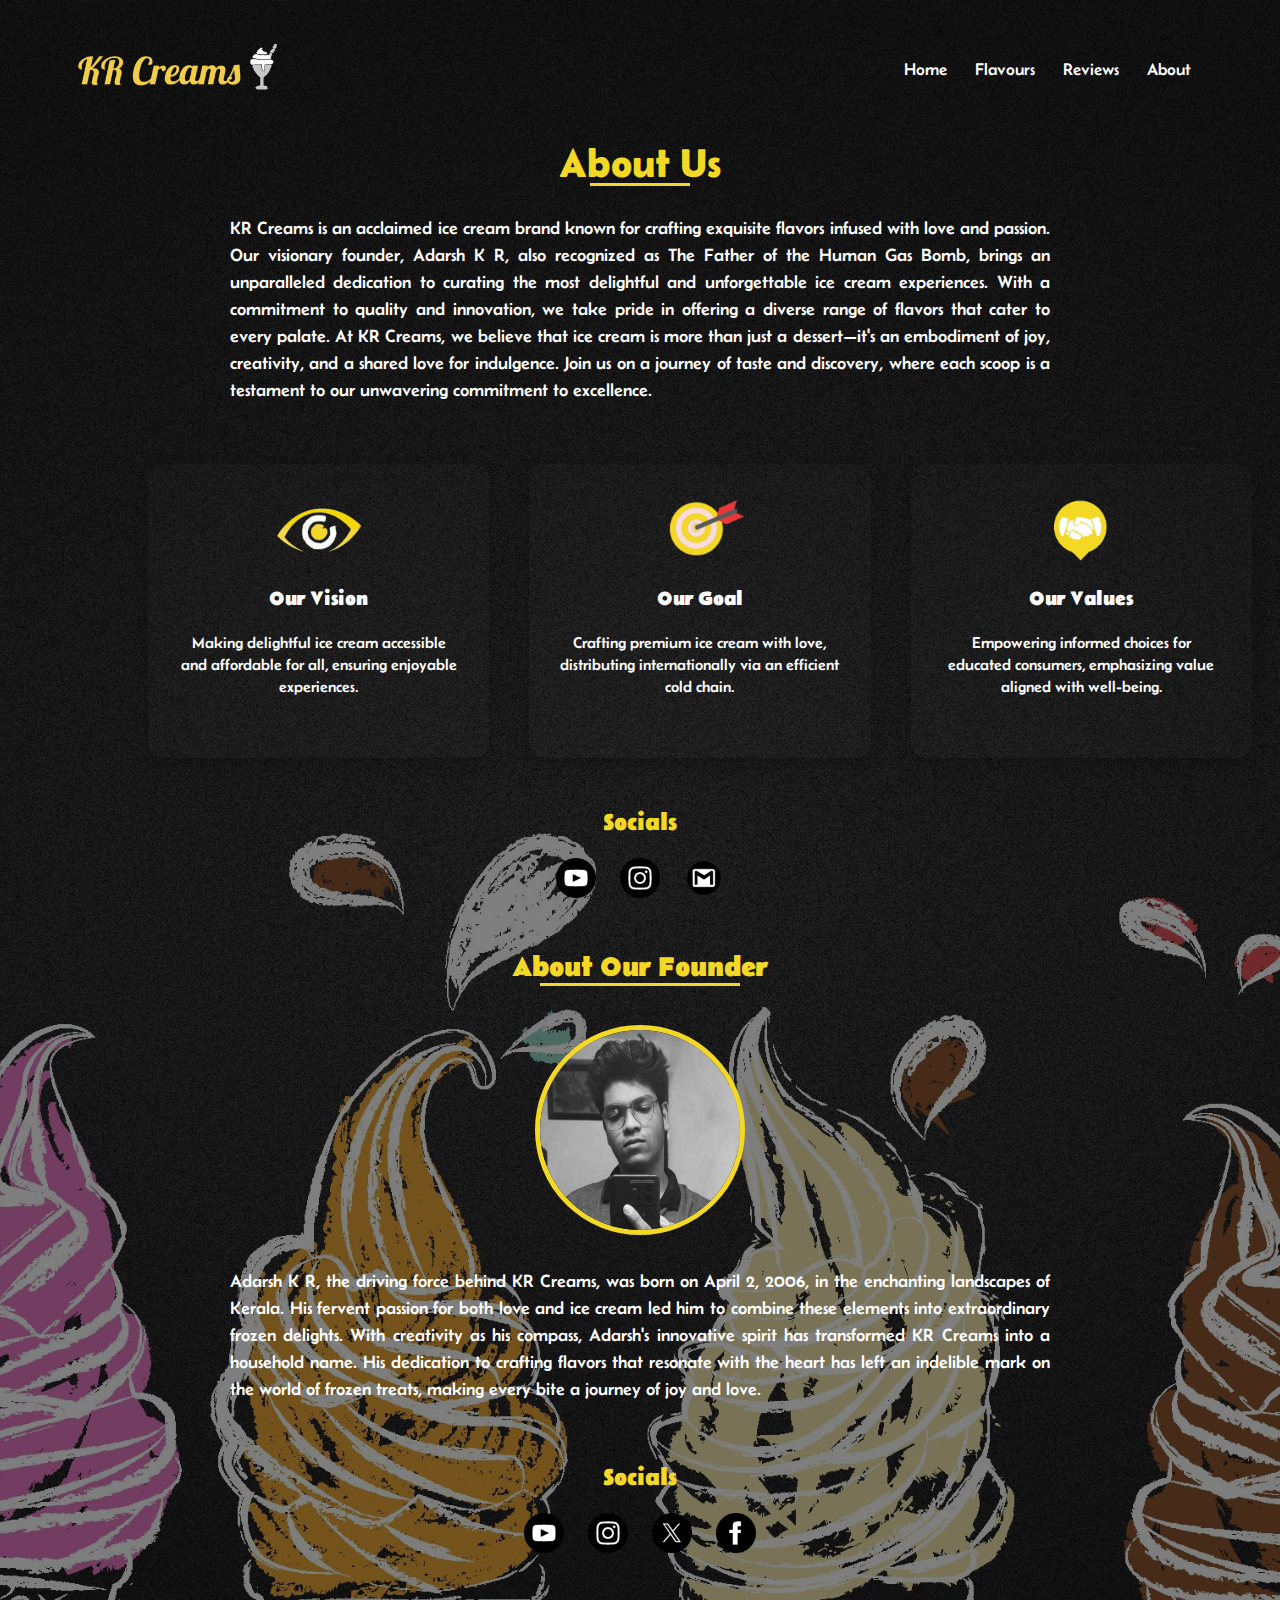
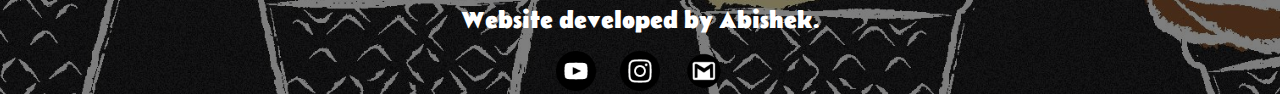
==== about.html @ 727efae8 "Add files via upload" ====
<!DOCTYPE html>
<html lang="en">
  <head>
    <meta charset="UTF-8" />
    <meta http-equiv="X-UA-Compatible" content="IE=edge" />
    <meta name="viewport" content="width=device-width, initial-scale=1.0" />
    <title>KR Creams</title>
    <link rel="stylesheet" href="style.css" />
    <link rel="preconnect" href="https://fonts.googleapis.com" />
    <link rel="preconnect" href="https://fonts.gstatic.com" crossorigin />
    <link
      href="https://fonts.googleapis.com/css2?family=Belanosima:wght@400;600;700&display=swap"
      rel="stylesheet"
    />
    <link
      rel="stylesheet"
      href="https://stackpath.bootstrapcdn.com/font-awesome/4.7.0/css/font-awesome.min.css"
    />
    <link
      rel="stylesheet"
      href="https://pro.fontawesome.com/releases/v5.10.0/css/all.css"
    />
    <link rel="stylesheet" type="text/css" href="styles.css" />
  </head>
  <body>
    <section class="about">
      <nav>
        <a href="index.html"><img src="images/KR Creams Logo.png" alt="" /></a>
        <div class="nav-links" id="navLinks">
          <i class="fa fa-times" onclick="hideMenu()"></i>
          <ul>
            <li><a href="index.html">Home</a></li>
            <li><a href="flavours.html">Flavours</a></li>
            <li><a href="testimonials.html">Reviews</a></li>
            <li><a href="about.html">About</a></li>
          </ul>
        </div>
        <i class="fa fa-bars" onclick="showMenu()"></i>
      </nav>
      <div class="about-section">
        <h1 class="about-title">About Us</h1>
        <p class="about-paragraph">
          KR Creams is an acclaimed ice cream brand known for crafting exquisite flavors infused with love and passion. Our visionary founder, Adarsh K R, also recognized as The Father of the Human Gas Bomb, brings an unparalleled dedication to curating the most delightful and unforgettable ice cream experiences. With a commitment to quality and innovation, we take pride in offering a diverse range of flavors that cater to every palate. At KR Creams, we believe that ice cream is more than just a dessert—it's an embodiment of joy, creativity, and a shared love for indulgence. Join us on a journey of taste and discovery, where each scoop is a testament to our unwavering commitment to excellence.        </p>
      </div>
    
      <!-- Box Container -->
      <div class="box-container">
        <!-- Box 1 -->
        <div class="box">
          <img src="images/visions.png" alt="Image" />
          <h3>Our Vision</h3>
          <p>Making delightful ice cream accessible and affordable for all, ensuring enjoyable experiences.</p>
        </div>
        <!-- Box 2 -->
        <div class="box">
          <img src="images/goals.png" alt="Image" />
          <h3>Our Goal</h3>
          <p>Crafting premium ice cream with love, distributing internationally via an efficient cold chain.</p>
        </div>
        <!-- Box 3 -->
        <div class="box">
          <img src="images/values.png" alt="Image" />

          <h3>Our Values</h3>
          <p>Empowering informed choices for educated consumers, emphasizing value aligned with well-being.<p>
        </div>
      </div>
    
      <!-- Social Icons -->
      <div class="social-icons-section">
        <h2 class="social-title">Socials</h2>
        <div class="icon-container">
          <a href="https://youtube.com/@krcreams"><img src="images/iconmonstr-youtube-9-240.png" alt="Youtube" /></a>
          <a href="https://instagram.com/krcreams"><img src="images/iconmonstr-instagram-14-240.png" alt="Instagram" /></a>
          <a href=mailto:"krcreams@gmail.com"><img src="images/gmail.png" alt="Gmail" /></a>

        </div>
      </div>
    
      <!-- About Founder Section -->
      <div class="founder-section">
        <h1 class="section-title">About Our Founder</h1>
        <div class="founder-image">
          <img src="images/KR.jpeg" alt="Founder" />
        </div>
        <p class="founder-paragraph">
          Adarsh K R, the driving force behind KR Creams, was born on April 2, 2006, in the enchanting landscapes of Kerala. His fervent passion for both love and ice cream led him to combine these elements into extraordinary frozen delights. With creativity as his compass, Adarsh's innovative spirit has transformed KR Creams into a household name. His dedication to crafting flavors that resonate with the heart has left an indelible mark on the world of frozen treats, making every bite a journey of joy and love.
        </p>
        <!-- Social Icons -->
      <div class="social-icons-section">
        <h2 class="social-title">Socials</h2>
        <div class="icon-container">
          <a href="https://youtube.com/@adarshadarsh947"><img src="images/iconmonstr-youtube-9-240.png" alt="Youtube" /></a>
          <a href="https://www.instagram.com/_adarsh._k_.r/"><img src="images/iconmonstr-instagram-14-240.png" alt="Instagram" /></a>
          <a href="https://twitter.com/Adarshkr4747"><img src="images/iconmonstr-twitter-4-240.png" alt="X" /></a>
          <a href="https://www.facebook.com/profile.php?id=100071958043993&mibextid=2JQ9oc"><img src="images/iconmonstr-facebook-4-240.png" alt="Facebook" /></a>
        </div>
      </div>
      </div>    
      <div class="developer-section">
          <h2>Website developed by Abishek.</h2>
        <!-- Social Icons -->
      <div class="social-icons-section">
        <div class="icon-container">
          <a href="https://youtube.com/@abishek786"><img src="images/iconmonstr-youtube-9-240.png" alt="Youtube" /></a>
          <a href="https://www.instagram.com/scorp1__/"><img src="images/iconmonstr-instagram-14-240.png" alt="Instagram" /></a>
          <a href=mailto:"gabishek786@gmail.com"><img src="images/gmail.png" alt="Gmail" /></a>
        </div>
      </div>
      </div>    
    </section>
  </body>
</html>

    </section>

    <!--------JavaScript for Toggle Menu------->

    <script>
      var navLinks = document.getElementById("navLinks");

      function showMenu() {
        navLinks.style.right = "0";
      }
      function hideMenu() {
        navLinks.style.right = "-200px";
      }
    </script>
  </body>
</html>
---- style.css ----
@import url('https://fonts.googleapis.com/css2?family=Poppins:wght@200;300;400&display=swap');  
* {
    margin: 0;
    padding: 0;
    font-family: 'Belanosima', sans-serif;
}

.header {
    min-height: 100vh;
    width: 100%;
    background-image: linear-gradient(rgba(0, 0, 0, 0.5), rgba(0, 0, 0, 0.5)), url(images/banner.jpg);
    background-size: cover;
    background-position: center;
    position: relative;
}

nav {
    display: flex;
    padding: 2% 6%;
    justify-content: space-between;
    align-items: center;
}

nav img {
    width: 200px;
}

.nav-links {
    flex: 1;
    text-align: right;
}

.nav-links ul li {
    list-style: none;
    display: inline-block;
    padding: 8px 12px;
    position: relative;
}

.nav-links ul li a {
    color: white;
    text-decoration: none;
    font-size: 17px;

}

.nav-links ul li::after {
    content: '';
    width: 0%;
    height: 2px;
    background: #F28C28;
    display: block;
    margin: auto;
    transition: 0.5s;
}

.nav-links ul li:hover::after {
    width: 100%;
}

.text-box {
    width: 90%;
    color: white;
    position: absolute;
    top: 56%;
    left: 50%;
    transform: translate(-50%, -50%);
    text-align: center;
}

.text-box h1 {
    font-size: 63px;
    color: white;
    -webkit-text-stroke-width: 0px;
}

.text-box p {
    margin: 10px 0 40px;
    font-size: 20px;
    color: white;
}

.hero-btn {
    display: inline-block;
    text-decoration: none;
    color: white;
    border: 1px solid white;
    padding: 19px 34px;
    font-size: 14px;
    background: transparent;
    position: relative;
    cursor: pointer;
}

.hero-btn:hover {
    border: 1px solid #F28C28;
    color: white;
    background: #F28C28;
    transition: 1s;
}

nav .fa {
    display: none;
}

@media(max-width: 700px) {
  
    .text-box h1 {
        font-size: 27px;
    }

    .nav-links ul li {
        display: block;
    }

    .nav-links {
        position: absolute;
        background: rgba(0, 0, 0, 0.5);
        height: 100%;
        width: 200px;
        top: 0;
        right: -200px;
        text-align: left;
        z-index: 2;
        transition: 1s;
    }

    nav .fa {
        display: block;
        color: #fff;
        margin: 15px;
        font-size: 22px;
        cursor: pointer;
    }

    .nav-links ul {
        padding: 30px;

    }
    html,body{
      overflow-x: hidden;
    }
}

/*-----Exclusives-----*/

.Exclusives {
    margin: auto;
    text-align: center;
    width: 100%;
    background: linear-gradient(rgba(0, 0, 0, 0.5), rgba(0, 0, 0, 0.5)), url(images/test2.jpg);
    position: relative;
}

.Exclusives h1 {
    font-size: 40px;
    font-weight: 600;
    color: #ffffff;
}

h3 {
    color: rgb(255, 255, 255);
    stroke: black;
}

p {
    color: #ffffff;
    font-size: 15px;
    font-weight: 300;
    line-height: 22px;
    padding: 10px;
}

.row {
    margin-top: 50px;
    margin-left: 11%;
    margin-right: 11%;
    display: flex;
    justify-content: space-between;
}

.flav-col {
    flex-basis: 32%;
    background: linear-gradient(rgba(0, 0, 0, 0.2), rgba(0, 0, 0, 0.2));
    border-radius: 10px;
    margin-bottom: 5%;
    padding: 20px 12px;
    box-sizing: border-box;
    transition: 0.5s;
}

.flav-col:hover {
    box-shadow: 0 0 20px 0px rgba(0, 0, 0, 0.3);
}


@media(max-width: 700px) {
    .row {
        flex-direction: column;
    }

}



/*-----testimonials-----*/


/* Icon set - http://ionicons.com/ */
@import url(https://maxcdn.bootstrapcdn.com/font-awesome/4.4.0/css/font-awesome.min.css);
@import url(https://fonts.googleapis.com/css?family=Raleway:400,800);

.testimonials {
    width: 100%;
    background: linear-gradient(rgba(0, 0, 0, 0.5), rgba(0, 0, 0, 0.5)), url(images/banner1.jpg);
    background-size: cover;
    background-position: center;
    position: relative;
   }
.testimonials h1{
  font-size: 40px;
  font-weight: 600;
  color: #f6cba0;
}


.testimony {
    text-align: center;
    padding-bottom: 3px;
}

.test-row {
    margin-top: 3px;
    margin-left: 1%;
    margin-right: 1%;
    display: flex;
    justify-content: space-between;
}

.test-col {
    flex-basis: 32%;
    background: rgba(255, 255, 255, 0.1);
    border-radius: 10px;
    margin-bottom: 5%;
    padding: 2px 1px;
    box-sizing: border-box;
    transition: 0.5s;
}

.test-col:hover {
    box-shadow: 0 0 20px 0px rgba(0, 0, 0, 0.3);
}

.snip1139 {
    font-family: 'Raleway', Arial, sans-serif;
    position: relative;
    overflow: hidden;
    margin: 32px;
    min-width: 220px;
    max-width: 310px;
    width: 100%;
    color: #333;
    text-align: left;
    box-shadow: 0 0 5px rgba(0, 0, 0, 0.15);
    border-radius: 8px;
}

.snip1139 * {
    -webkit-box-sizing: border-box;
    box-sizing: border-box;
    -webkit-transition: all 0.35s cubic-bezier(0.25, 0.5, 0.5, 0.9);
    transition: all 0.35s cubic-bezier(0.25, 0.5, 0.5, 0.9);
}

.snip1139 img {
    max-width: 100%;
    vertical-align: middle;
}

.snip1139 blockquote {
    position: relative;
    background:rgba(255, 255, 255, 0.75);
    padding: 25px 50px 25px 50px;
    font-size: 0.8em;
    font-weight: 500;
    text-align: left;
    margin: 0;
    line-height: 1.6em;
    font-style: italic;
}

.snip1139 blockquote:before,
.snip1139 blockquote:after {
    font-family: 'FontAwesome';
    content: "\201C";
    position: absolute;
    font-size: 50px;
    opacity: 0.3;
    font-style: normal;
}

.snip1139 blockquote:before {
    top: 25px;
    left: 20px;
}

.snip1139 blockquote:after {
    content: "\201D";
    right: 20px;
    bottom: 0;
}

.snip1139 .arrow {
    top: 100%;
    width: 0;
    height: 0;
    border-left: 0 solid transparent;
    border-right: 25px solid transparent;
    border-top: 25px solid #ffffff;
    margin: 0;
    position: absolute;
}

.snip1139 .author {
    position: absolute;
    bottom: 0;
    width: 100%;
    padding: 5px 25px;
    color: #ffffff;
    background:rgba(0, 0, 0, 0.95);
    margin: 0;
    text-transform: uppercase;
}

.snip1139 .author h5 {
    opacity: 0.8;
    margin: 0;
    font-weight: 800;
    color: white;
}

.snip1139 .author h5 span {
    font-weight: 400;
    text-transform: none;
    padding-left: 5px;
}

/* Demo purposes only */
html {
    height: 100%;
}

body {
    background-color: #f3f3f3;
    display: flex;
    justify-content: center;
    align-items: center;
    flex-flow: wrap;
    margin: 0;
    height: 100%;
}

@media(max-width: 700px) {
    .test-row {
        flex-direction: column;
    }
}

/*-----About-----*/

.about{
    width: 100%;
    background-image: linear-gradient(rgba(0, 0, 0, 0.5), rgba(0, 0, 0, 0.5)), url(images/banner3.jpg);
    background-size: cover;
    background-position: center;
    position: relative;
}
/* Add this to your existing CSS */
.about-title {
  color: #f3d825;
  text-align: center;
  margin-bottom: 20px;
  position: relative;
  font-size: 40px;
  font-weight: 600;
}
.about-title::after {
  content: "";
  width: 100px;
  height: 3px;
  background-color: #f3d825;
  position: absolute;
  bottom: -1px;
  left: 50%;
  transform: translateX(-50%);
}
/* About Section */
.about-section {
  text-align: center;
  margin-top: 0px;
  padding: 0 20px;
}

.about-paragraph {
  margin-left: 200px;
  margin-right: 200px;
  text-align: justify;
  color: white;
  font-size: 18px;
  line-height: 1.5;
}

/* Box Container */
.box-container {
  display: flex;
  justify-content: space-around;
  align-items: flex-start;
  margin-top: 50px;
}

.box {
  width: 30%;
  background-color: #fff;
  padding: 20px;
  border-radius: 15px;
  box-shadow: 0px 5px 15px rgba(0, 0, 0, 0.2);
  text-align: center;
}

.box img {
  max-width:30%;
  border-radius: 10px;
}

.box h3 {
  margin-top: 10px;
  font-size: 20px;
}

.box p {
  font-size: 16px;
  margin-top: 10px;
}

/* Social Icons */
.social-title{
  color: #f3d825;
}
.social-icons {
  text-align: center;
  margin-top: 50px;
}
.icon-container {
  margin-top: 20px;
}

.icon-container img {
  width: 40px;
  height: 40px;
  margin: 0 10px;
}

/* Founder Section */
.founder-section {
  text-align: center;
  margin-top: 50px;
  padding: 0 20px;
}
.section-title::after {
  content: "";
  width: 0px;
  height: 3px;
  background-color: #f3d825;
  position: absolute;
  bottom: -1px;
  left: 50%;
  transform: translateX(-50%);
}

.founder-image img {
  width: 200px;
  height: 200px;
  border-radius: 50%;
  border: 5px solid #f3d825;
  margin: 20px auto;
}

.founder-paragraph {
  margin-left: 200px;
  margin-right: 200px;
  text-align: justify;
  color: white;
  font-size: 18px;
  line-height: 1.5;
}
/* Add this to your existing CSS */
/* Section Titles */
.section-title {
  color: #f3d825;
  text-align: center;
  font-size: 28px;
  margin-bottom: 30px;
}

/* Box Container */
.box-container {
  display: flex;
  justify-content: space-around;
  align-items: flex-start;
  align-items: stretch; 
  margin: 50px 10%;
}

.box {
  flex: 0 0 calc(33.33% - 40px);
  background: rgba(255, 255, 255, 0.02);
  padding: 20px;
  border-radius: 15px;
  box-shadow: 0px 5px 15px rgba(0, 0, 0, 0.2);
  text-align: center;
  margin: 0 20px;
}
h3{
  color: white;
}

/* Social Icons */
.social-icons-section {
  text-align: center;
  margin-top: 50px;
}

.icon-container {
  margin-top: 20px;
}

.icon-container img {
  width: 40px;
  height: 40px;
  margin: 0 10px;
}
/* About Founder Section */
.founder-section {
  text-align: center;
  margin-top: 50px;
  padding: 0 20px;
}
.section-title {
  color: #f3d825;
  text-align: center;
  font-size: 28px;
  margin-bottom: 20px;
  position: relative;
}
.section-title::after {
  content: "";
  width: 200px;
  height: 3px;
  background-color: #f3d825;
  position: absolute;
  bottom: -1px;
  left: 50%;
  transform: translateX(-50%);
}
@media(max-width: 700px) {
  .box-container {
      flex-direction: column;
      width: 200%;
  }
  .box{
    margin-top: 10px;
  }
  .about-paragraph{
    margin-left: 0px;
    margin-right: 0px;
  }
  .founder-paragraph{
    margin-left: 0px;
    margin-right: 0px;
  }
}
/*Footer*/
.developer-section{
  text-align:center;
  margin-top:50px;
  padding:0 20px;
}
.developer-section h2{
  color: white;
}
.developer-section .social-icons-section{
  margin-top: -5px;
}
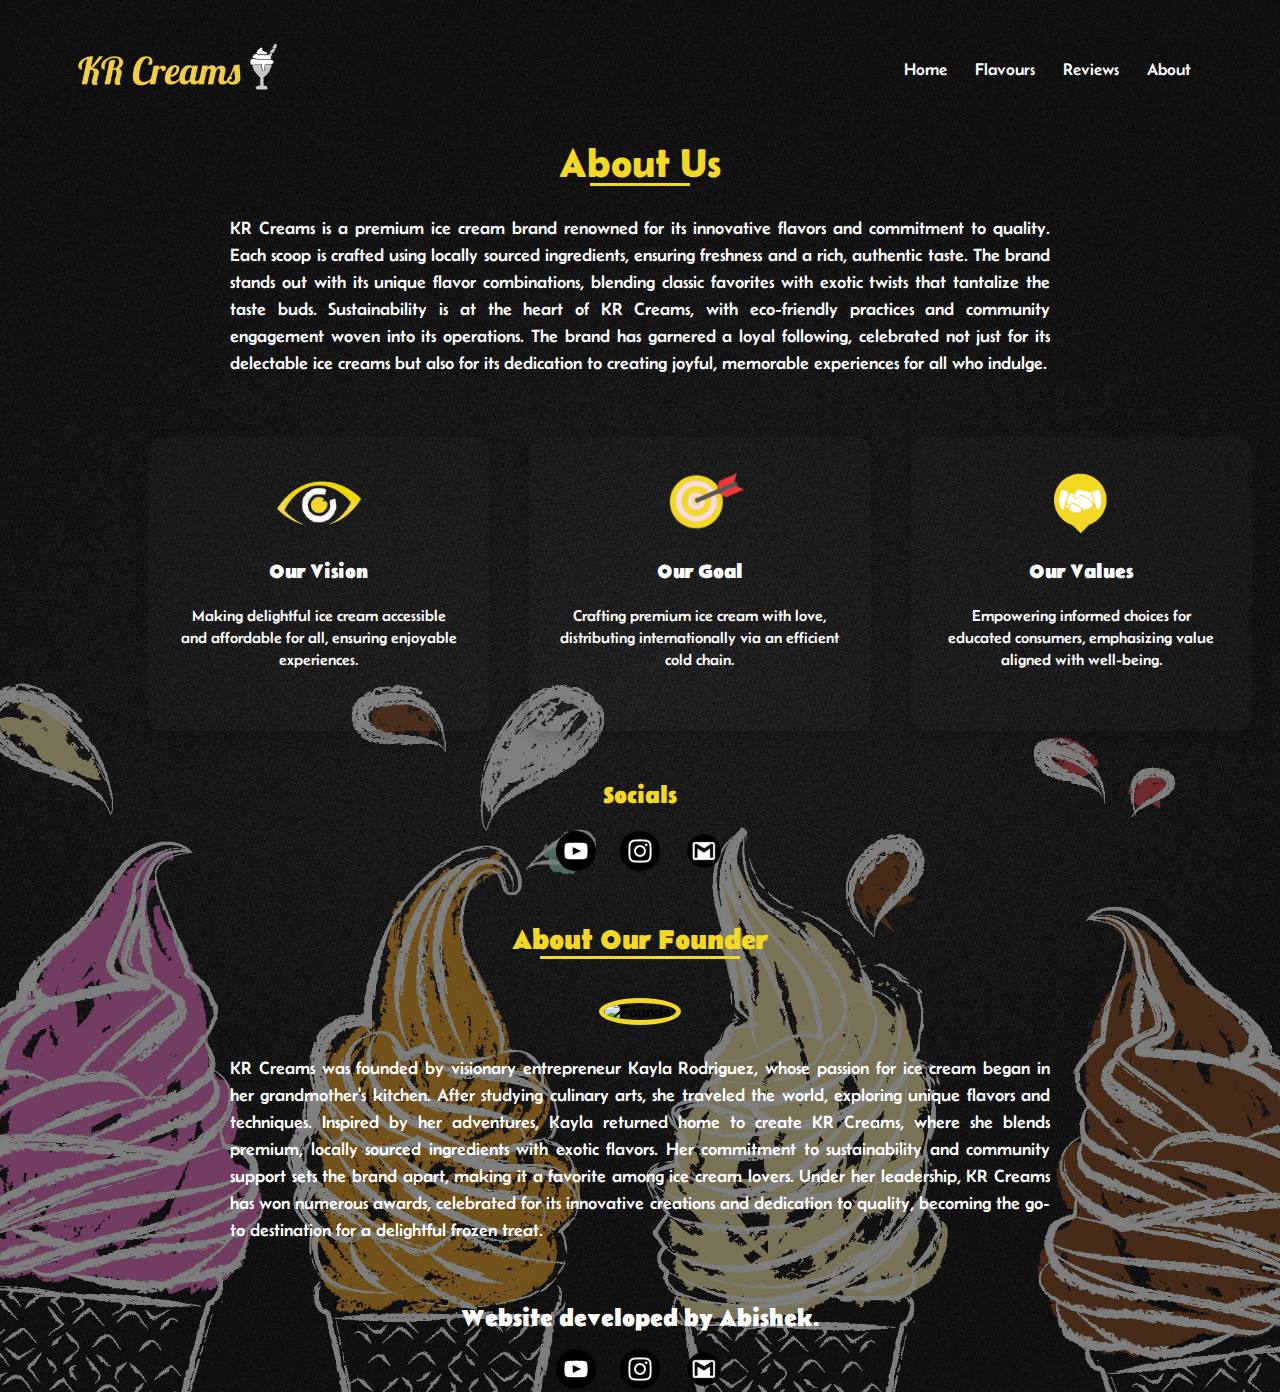
==== commit 6e9088a5: "Update about.html" ====
--- a/about.html
+++ b/about.html
@@ -29,10 +29,10 @@
         <div class="nav-links" id="navLinks">
           <i class="fa fa-times" onclick="hideMenu()"></i>
           <ul>
-            <li><a href="index.html">Home</a></li>
-            <li><a href="flavours.html">Flavours</a></li>
-            <li><a href="testimonials.html">Reviews</a></li>
-            <li><a href="about.html">About</a></li>
+            <li><a href="./">Home</a></li>
+            <li><a href="./flavours">Flavours</a></li>
+            <li><a href="./testimonials">Reviews</a></li>
+            <li><a href="./about">About</a></li>
           </ul>
         </div>
         <i class="fa fa-bars" onclick="showMenu()"></i>
@@ -40,7 +40,14 @@
       <div class="about-section">
         <h1 class="about-title">About Us</h1>
         <p class="about-paragraph">
-          KR Creams is an acclaimed ice cream brand known for crafting exquisite flavors infused with love and passion. Our visionary founder, Adarsh K R, also recognized as The Father of the Human Gas Bomb, brings an unparalleled dedication to curating the most delightful and unforgettable ice cream experiences. With a commitment to quality and innovation, we take pride in offering a diverse range of flavors that cater to every palate. At KR Creams, we believe that ice cream is more than just a dessert—it's an embodiment of joy, creativity, and a shared love for indulgence. Join us on a journey of taste and discovery, where each scoop is a testament to our unwavering commitment to excellence.        </p>
+          KR Creams is a premium ice cream brand renowned for its innovative flavors and commitment to
+          quality. Each scoop is crafted using locally sourced ingredients, ensuring freshness and a rich,
+          authentic taste. The brand stands out with its unique flavor combinations, blending classic
+          favorites with exotic twists that tantalize the taste buds. Sustainability is at the heart of KR
+          Creams, with eco-friendly practices and community engagement woven into its operations. The
+          brand has garnered a loyal following, celebrated not just for its delectable ice creams but also for
+          its dedication to creating joyful, memorable experiences for all who indulge.
+        </p>
       </div>
     
       <!-- Box Container -->
@@ -71,7 +78,7 @@
         <h2 class="social-title">Socials</h2>
         <div class="icon-container">
           <a href="https://youtube.com/@krcreams"><img src="images/iconmonstr-youtube-9-240.png" alt="Youtube" /></a>
-          <a href="https://instagram.com/krcreams"><img src="images/iconmonstr-instagram-14-240.png" alt="Instagram" /></a>
+          <a href="https://instagram.com/krcreamsofficial"><img src="images/iconmonstr-instagram-14-240.png" alt="Instagram" /></a>
           <a href=mailto:"krcreams@gmail.com"><img src="images/gmail.png" alt="Gmail" /></a>
 
         </div>
@@ -81,30 +88,23 @@
       <div class="founder-section">
         <h1 class="section-title">About Our Founder</h1>
         <div class="founder-image">
-          <img src="images/KR.jpeg" alt="Founder" />
+          <img src="https://qodebrisbane.com/wp-content/uploads/2019/07/This-is-not-a-person-10-1.jpeg" alt="Founder" />
         </div>
         <p class="founder-paragraph">
-          Adarsh K R, the driving force behind KR Creams, was born on April 2, 2006, in the enchanting landscapes of Kerala. His fervent passion for both love and ice cream led him to combine these elements into extraordinary frozen delights. With creativity as his compass, Adarsh's innovative spirit has transformed KR Creams into a household name. His dedication to crafting flavors that resonate with the heart has left an indelible mark on the world of frozen treats, making every bite a journey of joy and love.
-        </p>
-        <!-- Social Icons -->
-      <div class="social-icons-section">
-        <h2 class="social-title">Socials</h2>
-        <div class="icon-container">
-          <a href="https://youtube.com/@adarshadarsh947"><img src="images/iconmonstr-youtube-9-240.png" alt="Youtube" /></a>
-          <a href="https://www.instagram.com/_adarsh._k_.r/"><img src="images/iconmonstr-instagram-14-240.png" alt="Instagram" /></a>
-          <a href="https://twitter.com/Adarshkr4747"><img src="images/iconmonstr-twitter-4-240.png" alt="X" /></a>
-          <a href="https://www.facebook.com/profile.php?id=100071958043993&mibextid=2JQ9oc"><img src="images/iconmonstr-facebook-4-240.png" alt="Facebook" /></a>
-        </div>
-      </div>
-      </div>    
+          KR Creams was founded by visionary entrepreneur Kayla Rodriguez, whose passion for ice cream began in her grandmother's kitchen.
+          After studying culinary arts, she traveled the world, exploring unique flavors and techniques. Inspired by her adventures, 
+          Kayla returned home to create KR Creams, where she blends premium, locally sourced ingredients with exotic flavors. 
+          Her commitment to sustainability and community support sets the brand apart, making it a favorite among ice cream lovers. Under her leadership, 
+          KR Creams has won numerous awards, celebrated for its innovative creations and dedication to quality, becoming the go-to destination for a delightful frozen treat.
+         
       <div class="developer-section">
           <h2>Website developed by Abishek.</h2>
         <!-- Social Icons -->
       <div class="social-icons-section">
         <div class="icon-container">
-          <a href="https://youtube.com/@abishek786"><img src="images/iconmonstr-youtube-9-240.png" alt="Youtube" /></a>
-          <a href="https://www.instagram.com/scorp1__/"><img src="images/iconmonstr-instagram-14-240.png" alt="Instagram" /></a>
-          <a href=mailto:"gabishek786@gmail.com"><img src="images/gmail.png" alt="Gmail" /></a>
+          <a href="https://youtube.com/@abishekgirish"><img src="images/iconmonstr-youtube-9-240.png" alt="Youtube" /></a>
+          <a href="https://www.instagram.com/abishekgirish/"><img src="images/iconmonstr-instagram-14-240.png" alt="Instagram" /></a>
+          <a href=mailto:"abishekg404@gmail.com"><img src="images/gmail.png" alt="Gmail" /></a>
         </div>
       </div>
       </div>    
